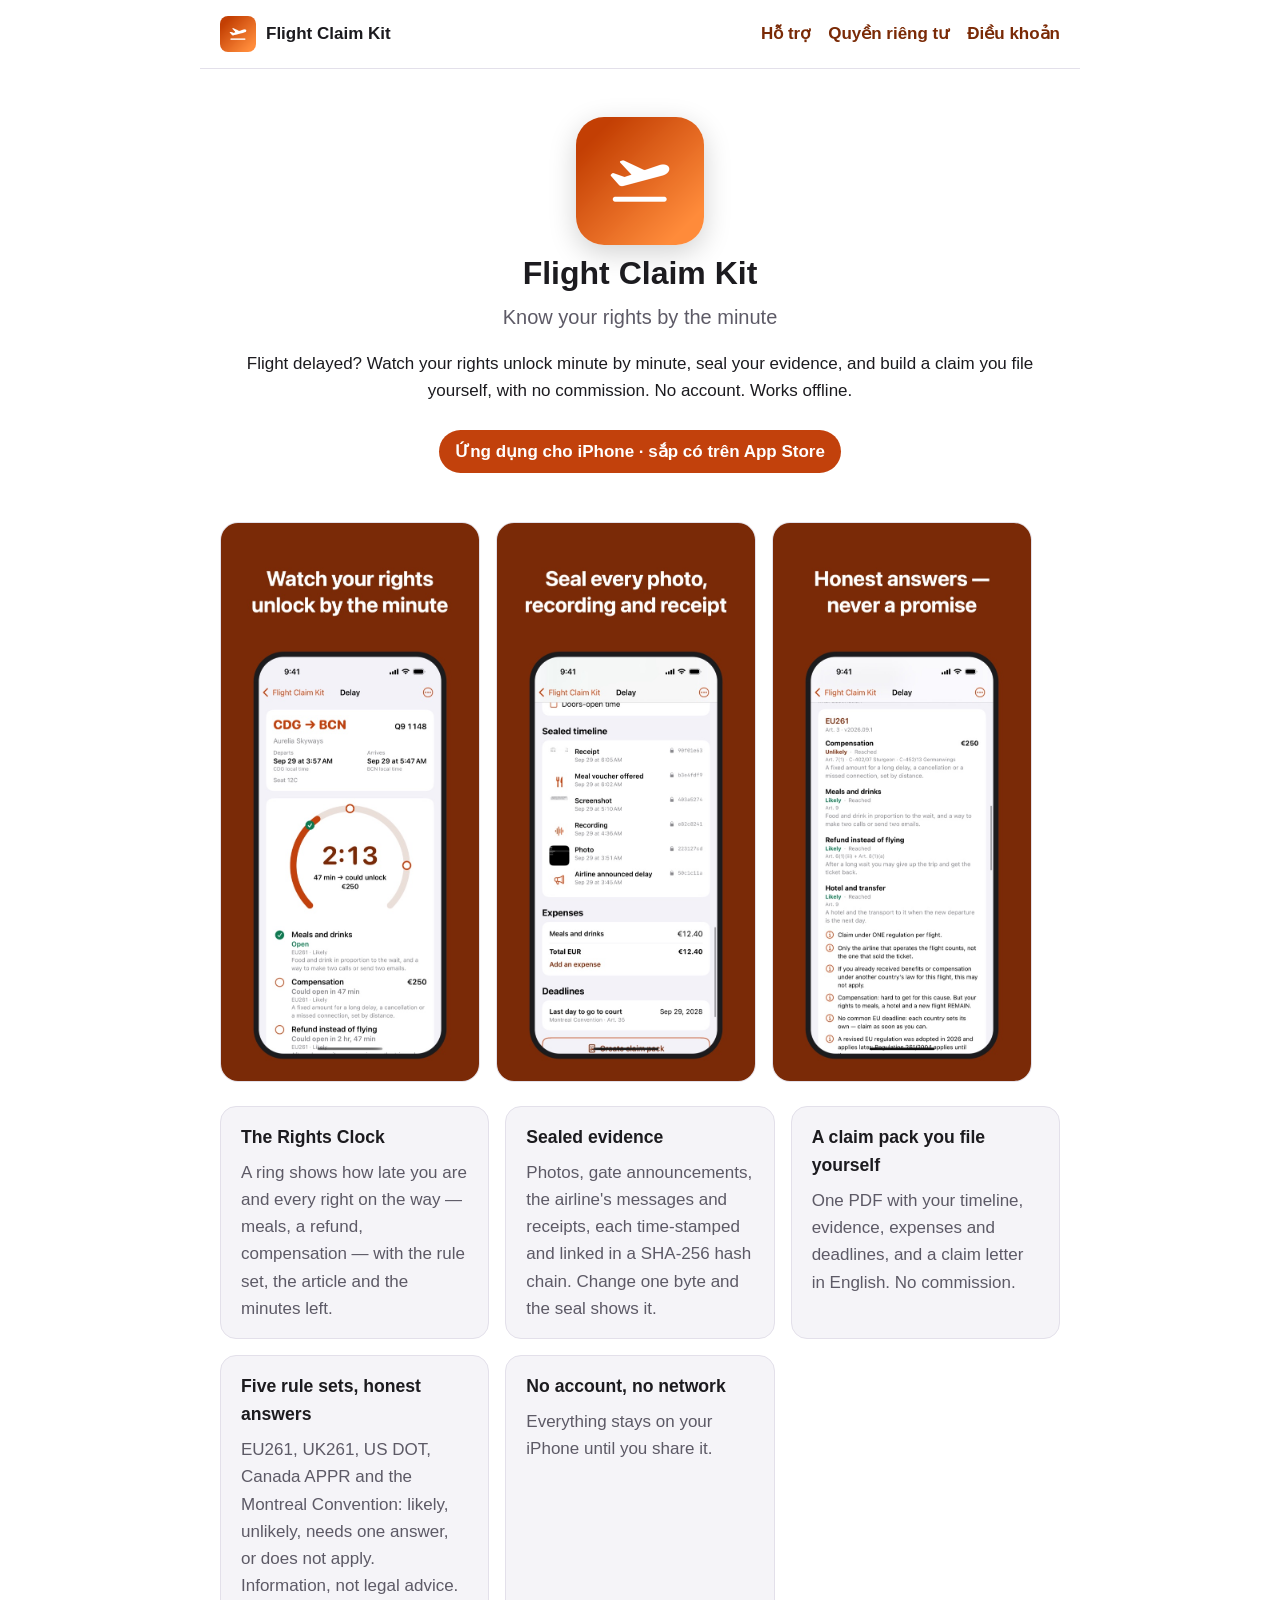
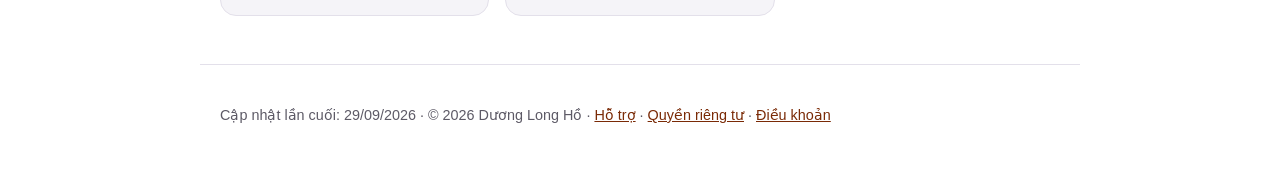
==== docs/index.html @ 07feb3c9 "Add files via upload" ====
<!doctype html>
<html lang="vi">
<!-- Sinh từ 05_PUBLISHING/07_store_package/templates/website/index.html.tpl. Sửa PUBLISHING/_source/ rồi chạy render_package.py.
     Không JavaScript, không tài nguyên tải từ domain ngoài, không công cụ theo dõi. -->
<head>
<meta charset="utf-8">
<meta name="viewport" content="width=device-width, initial-scale=1">
<meta name="color-scheme" content="light dark">
<title>Flight Claim Kit</title>
<meta name="description" content="Hộp đen chuyến bay của bạn. Biết quyền của mình theo từng phút.">
<link rel="stylesheet" href="style.css">
<link rel="icon" href="assets/icon.png">
</head>
<body>
<header class="site">
  <a class="brand" href="./"><img src="assets/icon.png" alt="" width="36" height="36">Flight Claim Kit</a>
  <nav>
    <a href="support.html">Hỗ trợ</a>
    <a href="privacy.html">Quyền riêng tư</a>
    <a href="terms.html">Điều khoản</a>
  </nav>
</header>
<main>
  <section class="hero">
    <img class="app-icon" src="assets/icon.png" alt="Biểu tượng Flight Claim Kit" width="128" height="128">
    <h1>Flight Claim Kit</h1>
    <p class="lead">Know your rights by the minute</p>
    <p>Flight delayed? Watch your rights unlock minute by minute, seal your evidence, and build a claim you file yourself, with no commission. No account. Works offline.</p>
    <p class="store-note">Ứng dụng cho iPhone · sắp có trên App Store</p>
  </section>

  <section class="shots" aria-label="Ảnh màn hình">
    <img src="assets/shot-01.jpg" alt="Ảnh màn hình ứng dụng 1" width="645" height="1395" loading="lazy">
    <img src="assets/shot-02.jpg" alt="Ảnh màn hình ứng dụng 2" width="645" height="1395" loading="lazy">
    <img src="assets/shot-03.jpg" alt="Ảnh màn hình ứng dụng 3" width="645" height="1395" loading="lazy">
  </section>

  <section class="features" aria-label="Features">
    <div class="card">
      <h2>The Rights Clock</h2>
      <p>A ring shows how late you are and every right on the way — meals, a refund, compensation — with the rule set, the article and the minutes left.</p>
    </div>
    <div class="card">
      <h2>Sealed evidence</h2>
      <p>Photos, gate announcements, the airline's messages and receipts, each time-stamped and linked in a SHA-256 hash chain. Change one byte and the seal shows it.</p>
    </div>
    <div class="card">
      <h2>A claim pack you file yourself</h2>
      <p>One PDF with your timeline, evidence, expenses and deadlines, and a claim letter in English. No commission.</p>
    </div>
    <div class="card">
      <h2>Five rule sets, honest answers</h2>
      <p>EU261, UK261, US DOT, Canada APPR and the Montreal Convention: likely, unlikely, needs one answer, or does not apply. Information, not legal advice.</p>
    </div>
    <div class="card">
      <h2>No account, no network</h2>
      <p>Everything stays on your iPhone until you share it.</p>
    </div>
  </section>
</main>
<footer>
  <p>Cập nhật lần cuối: 29/09/2026 · © 2026 Dương Long Hồ ·
    <a href="support.html">Hỗ trợ</a> · <a href="privacy.html">Quyền riêng tư</a> · <a href="terms.html">Điều khoản</a></p>
</footer>
</body>
</html>
---- docs/style.css ----
/* Sinh từ 05_PUBLISHING/07_store_package/templates/website/style.css.tpl — sửa template, không sửa bản sinh.
   Không font tải ngoài, không tài nguyên ngoài. Màu thương hiệu lấy từ bảng màu của app trong 06_REGISTRY. */

:root {
  --brand: #C2410C;
  --brand-deep: #7A2A06;
  --brand-soft: #FF8A3D;
  --bg: #ffffff;
  --surface: #f5f4f8;
  --text: #1c1b1f;
  --muted: #5d5a66;
  --line: #e3e0ea;
  --link: var(--brand-deep);
}

@media (prefers-color-scheme: dark) {
  :root {
    --bg: #121114;
    --surface: #1e1c22;
    --text: #f2f0f5;
    --muted: #b3aebd;
    --line: #34313a;
    --link: var(--brand-soft);
  }
}

* { box-sizing: border-box; }

html { -webkit-text-size-adjust: 100%; }

body {
  margin: 0;
  background: var(--bg);
  color: var(--text);
  font: 17px/1.6 -apple-system, BlinkMacSystemFont, "Segoe UI", Roboto, "Helvetica Neue", Arial, sans-serif;
}

a { color: var(--link); }

header.site, main, footer {
  max-width: 880px;
  margin: 0 auto;
  padding-inline: 20px;
}

header.site {
  display: flex;
  flex-wrap: wrap;
  gap: 12px 24px;
  align-items: center;
  justify-content: space-between;
  padding-block: 16px;
  border-bottom: 1px solid var(--line);
}

.brand {
  display: inline-flex;
  gap: 10px;
  align-items: center;
  font-weight: 700;
  color: var(--text);
  text-decoration: none;
}

.brand img { border-radius: 8px; }

nav { display: flex; flex-wrap: wrap; gap: 8px 18px; }
nav a { text-decoration: none; font-weight: 600; }

main { padding-block: 32px 48px; }

h1 { font-size: 2rem; line-height: 1.25; margin: 0 0 8px; }
h2 { font-size: 1.3rem; margin: 32px 0 8px; }

.updated { color: var(--muted); margin-top: 0; }

.hero { text-align: center; padding-block: 16px 8px; }
.hero .app-icon { border-radius: 28px; box-shadow: 0 8px 28px rgba(0, 0, 0, .18); }
.hero .lead { font-size: 1.25rem; color: var(--muted); margin: 0 0 16px; }
.store-note {
  display: inline-block;
  margin-top: 8px;
  padding: 8px 16px;
  border-radius: 999px;
  background: var(--brand);
  color: #ffffff;
  font-weight: 600;
}

.shots {
  display: flex;
  gap: 16px;
  overflow-x: auto;
  padding-block: 24px;
  scroll-snap-type: x mandatory;
}

.shots img {
  flex: 0 0 auto;
  width: min(260px, 70vw);
  height: auto;
  border-radius: 18px;
  scroll-snap-align: center;
  border: 1px solid var(--line);
}

.features {
  display: grid;
  grid-template-columns: repeat(auto-fit, minmax(240px, 1fr));
  gap: 16px;
}

.card {
  background: var(--surface);
  border: 1px solid var(--line);
  border-radius: 16px;
  padding: 16px 20px;
}

.card h2 { margin-top: 0; font-size: 1.1rem; }
.card p { margin: 0; color: var(--muted); }

.summary {
  background: var(--surface);
  border-left: 4px solid var(--brand);
  padding: 12px 16px;
  border-radius: 8px;
}

details {
  background: var(--surface);
  border: 1px solid var(--line);
  border-radius: 12px;
  padding: 12px 16px;
  margin-block: 10px;
}

summary { font-weight: 600; cursor: pointer; }

section[lang="en"] {
  margin-top: 48px;
  padding-top: 24px;
  border-top: 1px solid var(--line);
}

footer {
  padding-block: 24px 40px;
  border-top: 1px solid var(--line);
  color: var(--muted);
  font-size: .9rem;
}
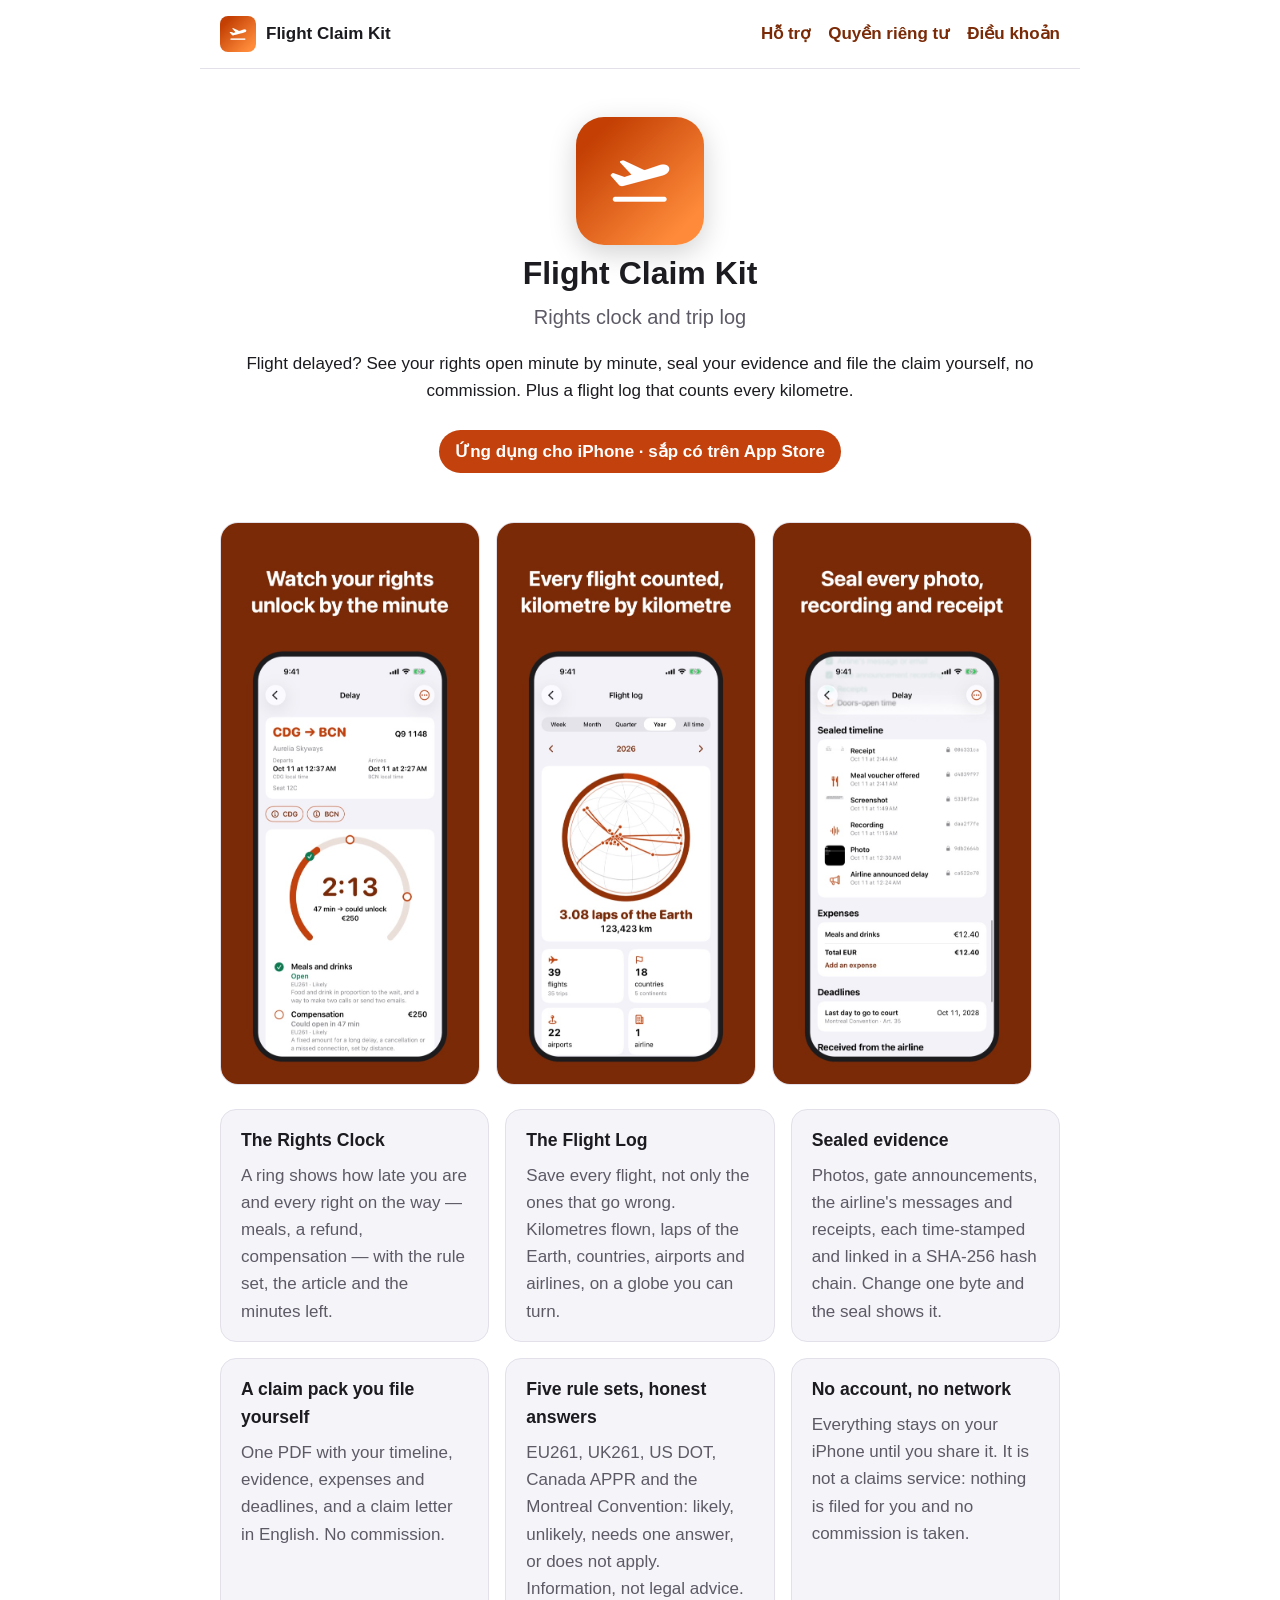
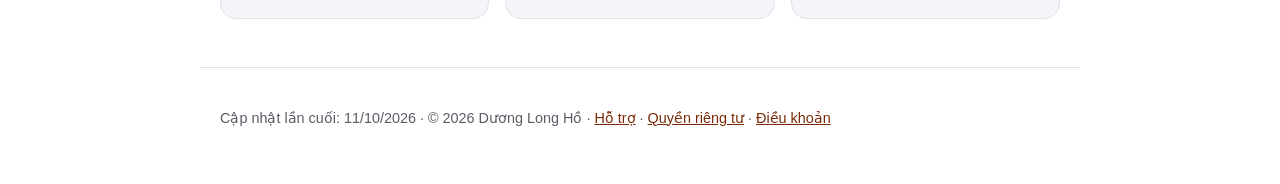
==== commit cf740f09: "Flight Claim Kit 1.0 (build 2): flight log, airports Co-Authored-By: Claude Opus 5.5 <noreply@anthro" ====
--- a/docs/index.html
+++ b/docs/index.html
@@ -24,21 +24,25 @@
   <section class="hero">
     <img class="app-icon" src="assets/icon.png" alt="Biểu tượng Flight Claim Kit" width="128" height="128">
     <h1>Flight Claim Kit</h1>
-    <p class="lead">Know your rights by the minute</p>
-    <p>Flight delayed? Watch your rights unlock minute by minute, seal your evidence, and build a claim you file yourself, with no commission. No account. Works offline.</p>
+    <p class="lead">Rights clock and trip log</p>
+    <p>Flight delayed? See your rights open minute by minute, seal your evidence and file the claim yourself, no commission. Plus a flight log that counts every kilometre.</p>
     <p class="store-note">Ứng dụng cho iPhone · sắp có trên App Store</p>
   </section>
 
   <section class="shots" aria-label="Ảnh màn hình">
-    <img src="assets/shot-01.jpg" alt="Ảnh màn hình ứng dụng 1" width="645" height="1395" loading="lazy">
-    <img src="assets/shot-02.jpg" alt="Ảnh màn hình ứng dụng 2" width="645" height="1395" loading="lazy">
-    <img src="assets/shot-03.jpg" alt="Ảnh màn hình ứng dụng 3" width="645" height="1395" loading="lazy">
+    <img src="assets/shot-01.jpg" alt="Ảnh màn hình ứng dụng 1" width="645" height="1402" loading="lazy">
+    <img src="assets/shot-02.jpg" alt="Ảnh màn hình ứng dụng 2" width="645" height="1402" loading="lazy">
+    <img src="assets/shot-03.jpg" alt="Ảnh màn hình ứng dụng 3" width="645" height="1402" loading="lazy">
   </section>
 
   <section class="features" aria-label="Features">
     <div class="card">
       <h2>The Rights Clock</h2>
       <p>A ring shows how late you are and every right on the way — meals, a refund, compensation — with the rule set, the article and the minutes left.</p>
+    </div>
+    <div class="card">
+      <h2>The Flight Log</h2>
+      <p>Save every flight, not only the ones that go wrong. Kilometres flown, laps of the Earth, countries, airports and airlines, on a globe you can turn.</p>
     </div>
     <div class="card">
       <h2>Sealed evidence</h2>
@@ -54,12 +58,12 @@
     </div>
     <div class="card">
       <h2>No account, no network</h2>
-      <p>Everything stays on your iPhone until you share it.</p>
+      <p>Everything stays on your iPhone until you share it. It is not a claims service: nothing is filed for you and no commission is taken.</p>
     </div>
   </section>
 </main>
 <footer>
-  <p>Cập nhật lần cuối: 29/09/2026 · © 2026 Dương Long Hồ ·
+  <p>Cập nhật lần cuối: 11/10/2026 · © 2026 Dương Long Hồ ·
     <a href="support.html">Hỗ trợ</a> · <a href="privacy.html">Quyền riêng tư</a> · <a href="terms.html">Điều khoản</a></p>
 </footer>
 </body>
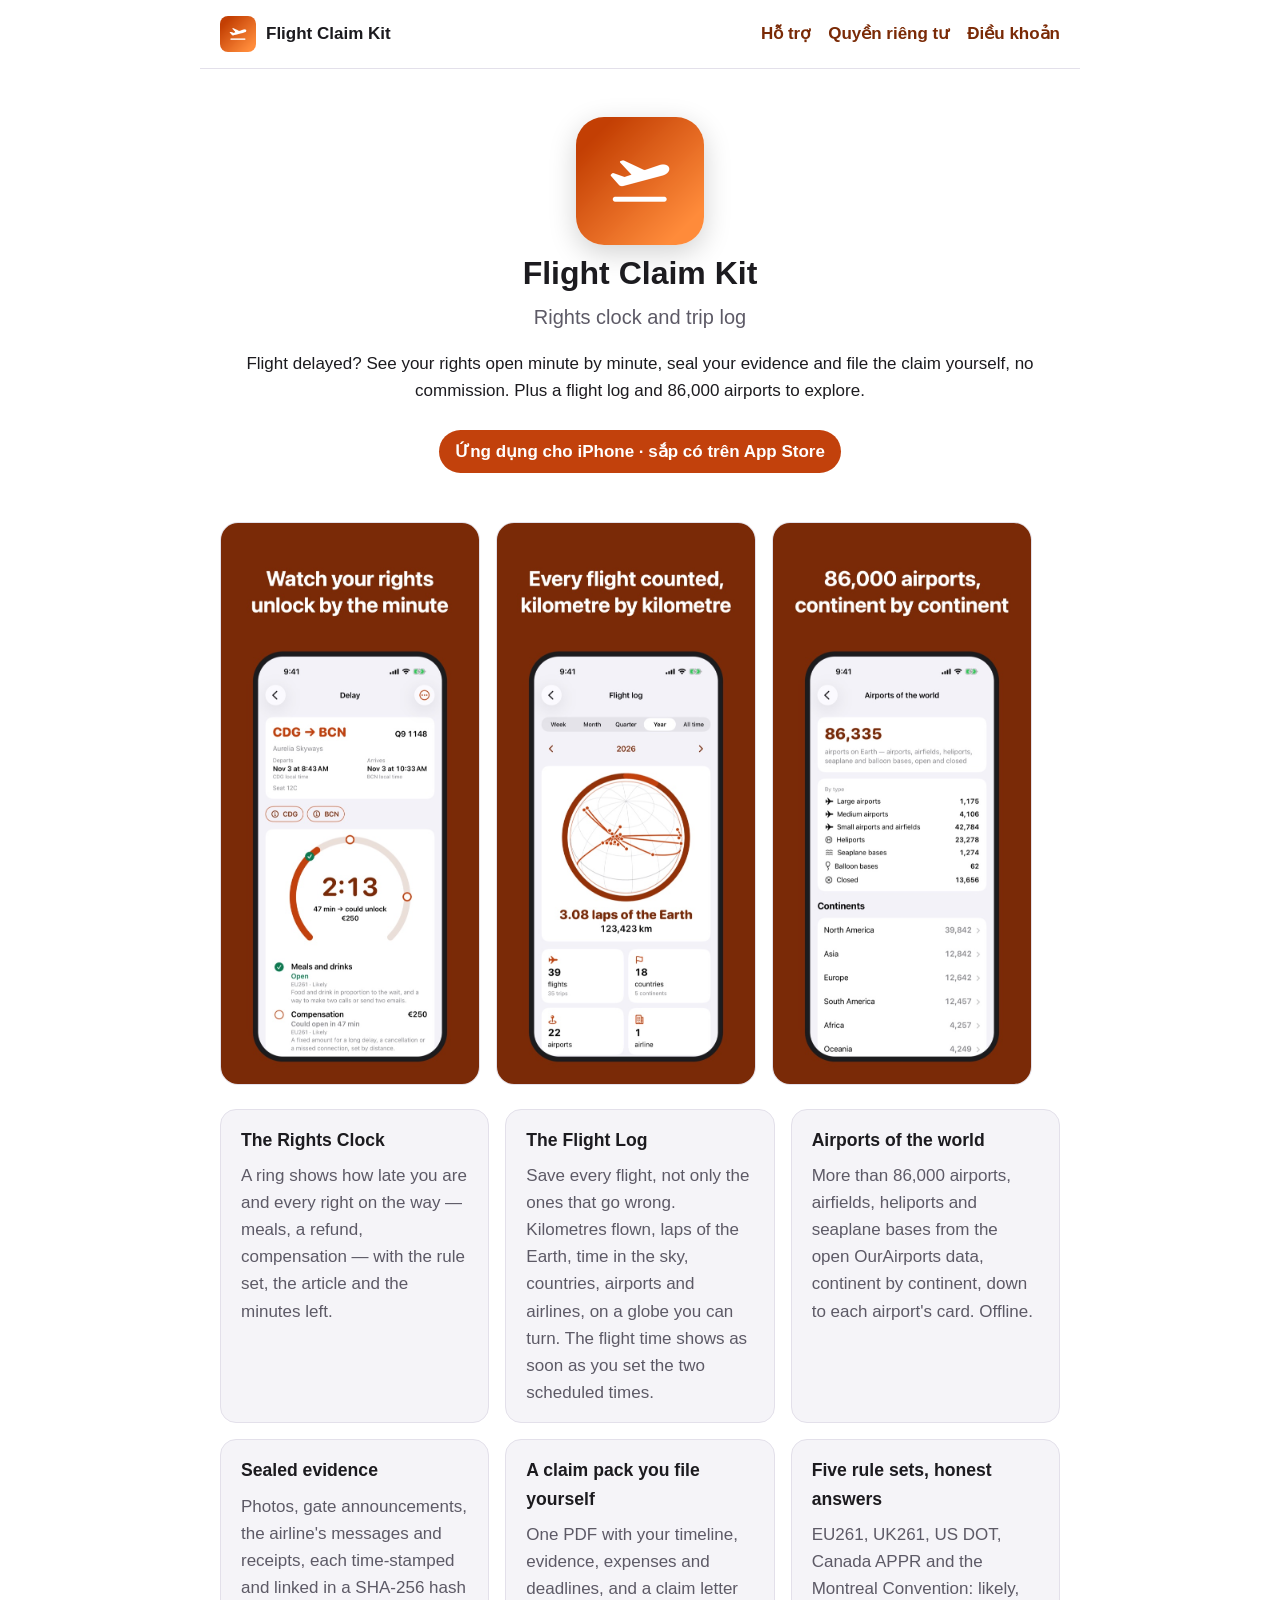
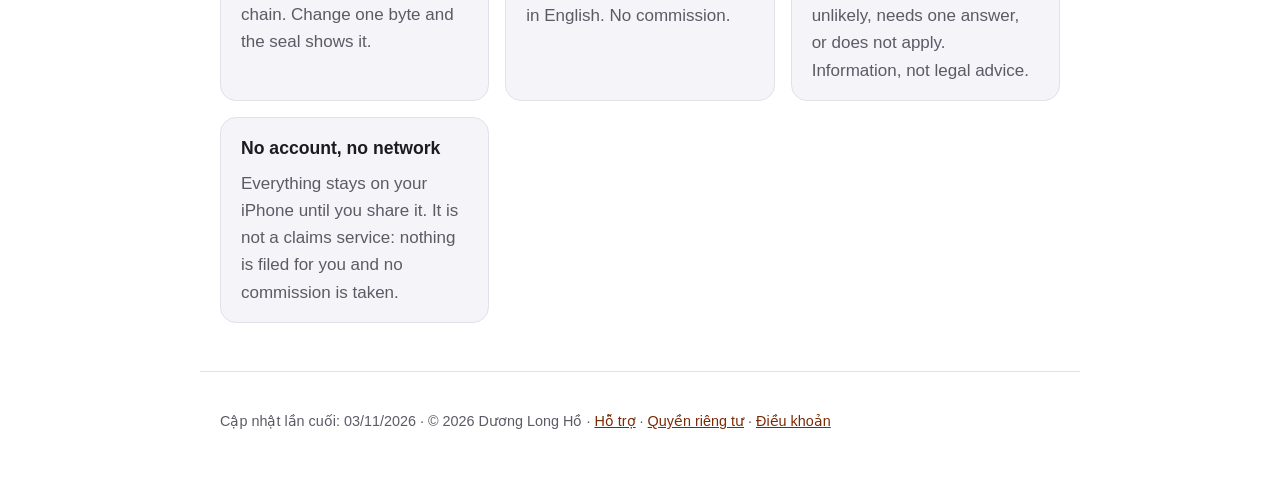
==== commit 4ea1f047: "Flight Claim Kit 1.1: airports of the world, flight time, time in the sky Co-Authored-By: Claude Opu" ====
--- a/docs/index.html
+++ b/docs/index.html
@@ -25,7 +25,7 @@
     <img class="app-icon" src="assets/icon.png" alt="Biểu tượng Flight Claim Kit" width="128" height="128">
     <h1>Flight Claim Kit</h1>
     <p class="lead">Rights clock and trip log</p>
-    <p>Flight delayed? See your rights open minute by minute, seal your evidence and file the claim yourself, no commission. Plus a flight log that counts every kilometre.</p>
+    <p>Flight delayed? See your rights open minute by minute, seal your evidence and file the claim yourself, no commission. Plus a flight log and 86,000 airports to explore.</p>
     <p class="store-note">Ứng dụng cho iPhone · sắp có trên App Store</p>
   </section>
 
@@ -42,7 +42,11 @@
     </div>
     <div class="card">
       <h2>The Flight Log</h2>
-      <p>Save every flight, not only the ones that go wrong. Kilometres flown, laps of the Earth, countries, airports and airlines, on a globe you can turn.</p>
+      <p>Save every flight, not only the ones that go wrong. Kilometres flown, laps of the Earth, time in the sky, countries, airports and airlines, on a globe you can turn. The flight time shows as soon as you set the two scheduled times.</p>
+    </div>
+    <div class="card">
+      <h2>Airports of the world</h2>
+      <p>More than 86,000 airports, airfields, heliports and seaplane bases from the open OurAirports data, continent by continent, down to each airport's card. Offline.</p>
     </div>
     <div class="card">
       <h2>Sealed evidence</h2>
@@ -63,7 +67,7 @@
   </section>
 </main>
 <footer>
-  <p>Cập nhật lần cuối: 11/10/2026 · © 2026 Dương Long Hồ ·
+  <p>Cập nhật lần cuối: 03/11/2026 · © 2026 Dương Long Hồ ·
     <a href="support.html">Hỗ trợ</a> · <a href="privacy.html">Quyền riêng tư</a> · <a href="terms.html">Điều khoản</a></p>
 </footer>
 </body>
--- a/docs/style.css
+++ b/docs/style.css
@@ -86,6 +86,9 @@
   color: #ffffff;
   font-weight: 600;
 }
+/* Đã lên kho: cùng viên thuốc, thành liên kết tới trang App Store (package.json → APP_STORE_URL). */
+a.store-note { text-decoration: none; }
+a.store-note:hover, a.store-note:focus-visible { background: var(--brand-deep); }
 
 .shots {
   display: flex;
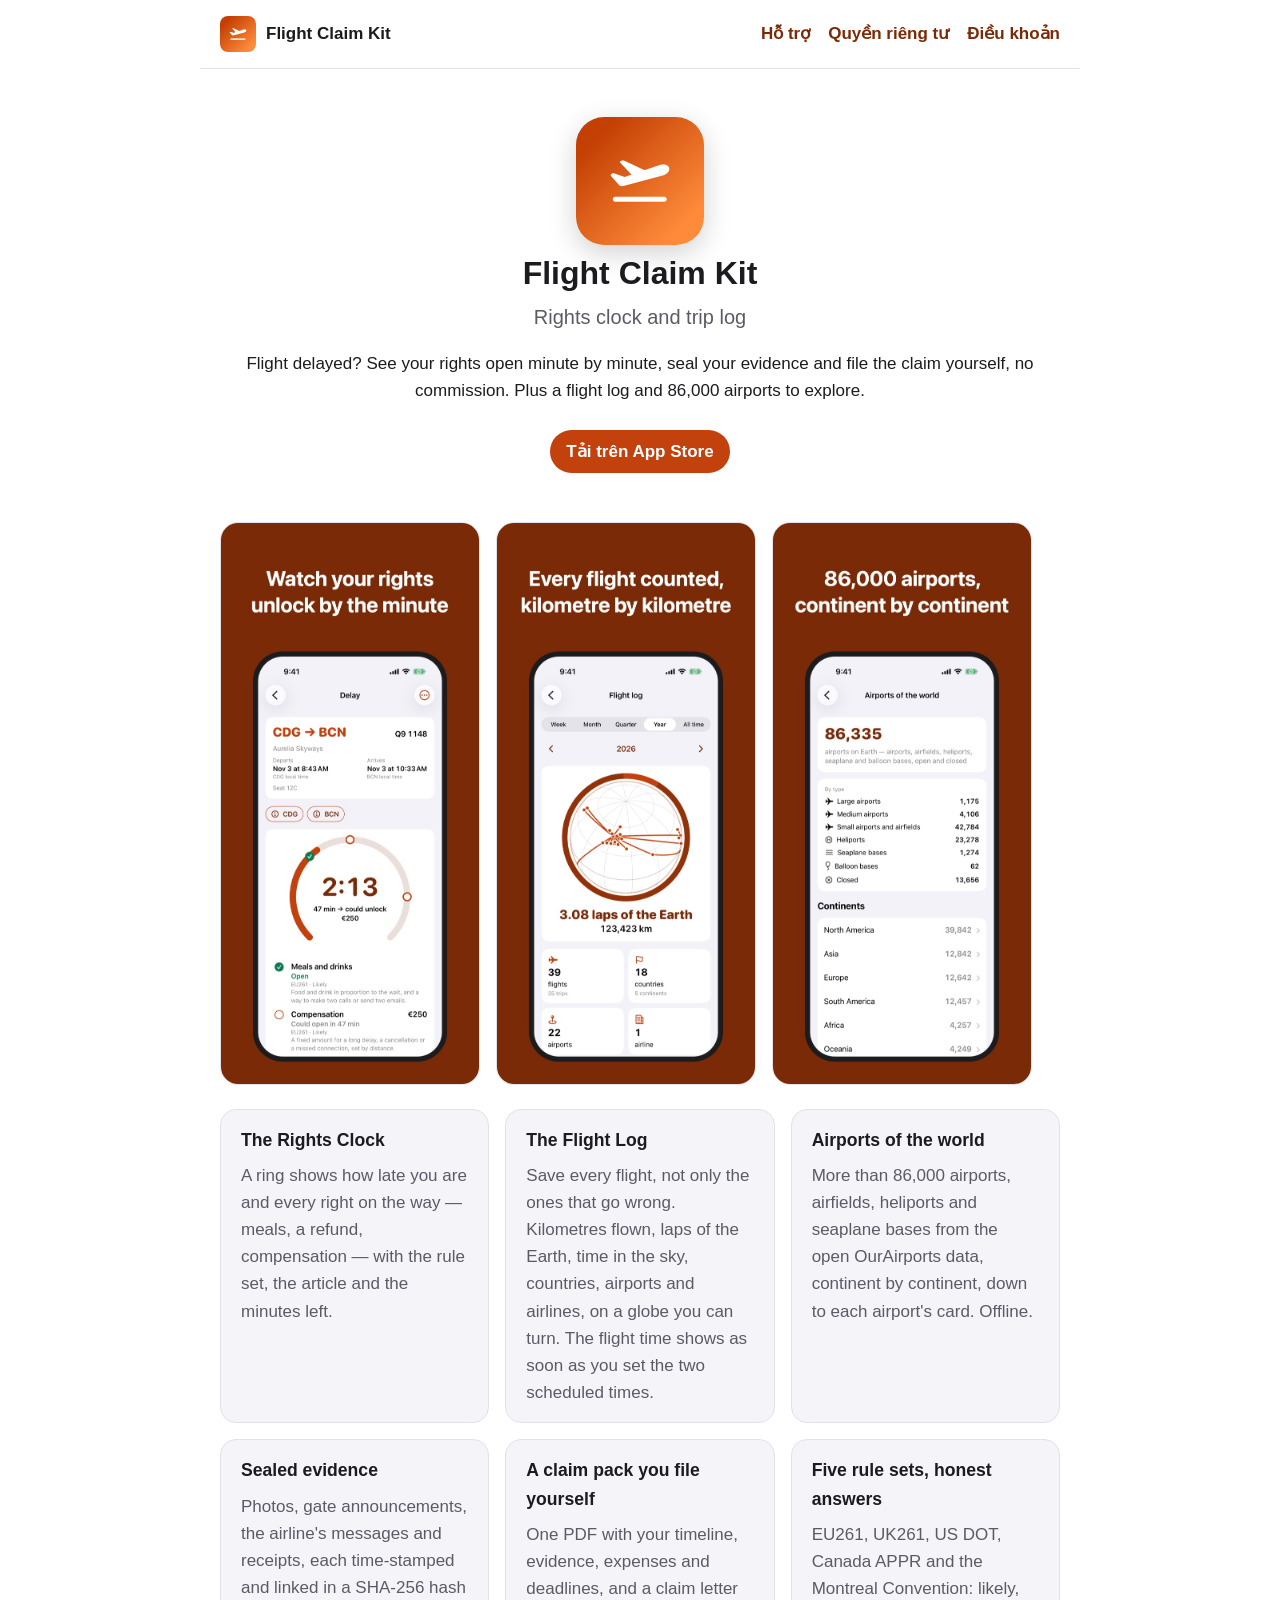
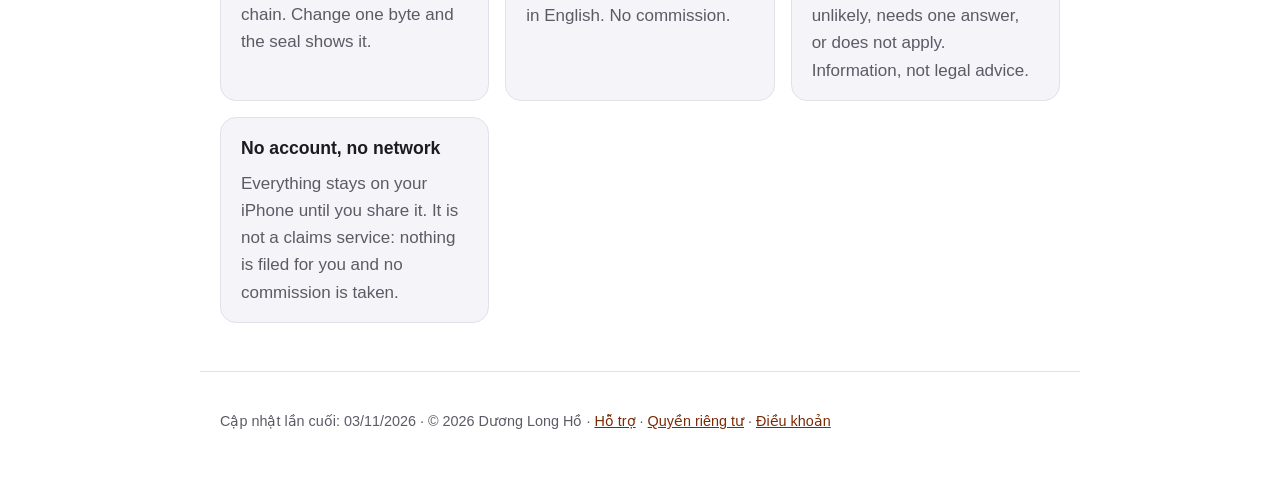
==== commit dec3791d: "Flight Claim Kit is on the App Store: download link replaces 'coming soon'" ====
--- a/docs/index.html
+++ b/docs/index.html
@@ -26,7 +26,7 @@
     <h1>Flight Claim Kit</h1>
     <p class="lead">Rights clock and trip log</p>
     <p>Flight delayed? See your rights open minute by minute, seal your evidence and file the claim yourself, no commission. Plus a flight log and 86,000 airports to explore.</p>
-    <p class="store-note">Ứng dụng cho iPhone · sắp có trên App Store</p>
+    <p><a class="store-note" href="https://apps.apple.com/us/app/flight-claim-kit/id6815930027" target="_blank" rel="noopener">Tải trên App Store</a></p>
   </section>
 
   <section class="shots" aria-label="Ảnh màn hình">
